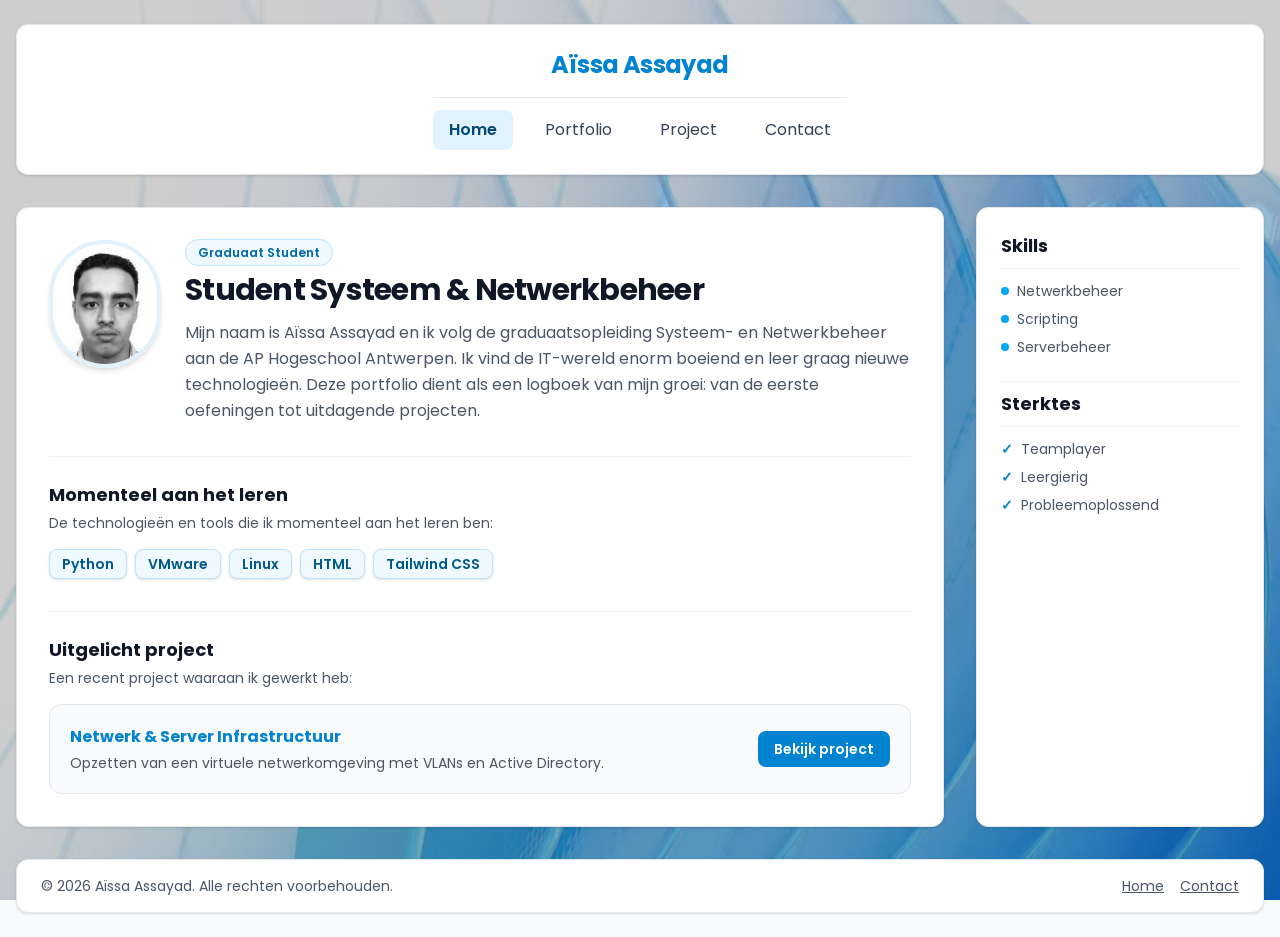
==== index.html @ 692d2474 "afbeeldingen gefixed wrong path" ====
<!DOCTYPE html>
<html lang="nl-BE">

<head>
    <meta charset="UTF-8">
    <meta name="viewport" content="width=device-width, initial-scale=1.0">
    <title>Aïssa Assayad, student systeem- en netwerkbeheer - de homepagina van mijn portfoliowebsite</title>
    <meta name="description" content="Portfolio van Aïssa Assayad, student systeem- en netwerkbeheer aan AP Hogeschool. Ontdek mijn vaardigheden, projecten en stageprofiel.">

    <meta name="robots" content="noindex, nofollow, noarchive, nosnippet, noimageindex, noai, noimageai">


    <link rel="preconnect" href="https://fonts.googleapis.com">
    <link rel="preconnect" href="https://fonts.gstatic.com" crossorigin>
    <link href="https://fonts.googleapis.com/css2?family=Poppins:wght@400;600;700&display=swap" rel="stylesheet">

    <link rel="stylesheet" href="css/tailwind.css">
    <link rel="stylesheet" href="css/style.css">
</head>

<body class="bg-gray-50 text-gray-800 flex flex-col min-h-screen">

    <a href="#inhoud"
        class="sr-only focus:not-sr-only focus:absolute focus:left-2 focus:top-2 focus:rounded-lg focus:bg-white focus:px-4 focus:py-2 focus:text-sky-800">Ga
        naar de inhoud</a>

    <div class="max-w-7xl mx-auto px-4 py-6 w-full grow flex flex-col justify-between">


        <header
            class="bg-white border border-gray-200 rounded-xl shadow-sm px-6 py-6 mb-8 flex flex-col items-center text-center gap-4">
            <p class="text-2xl font-bold tracking-tight text-sky-600">Aïssa Assayad</p>

            <input type="checkbox" id="menu-knop" class="peer sr-only">
            <label for="menu-knop" class="cursor-pointer rounded-lg border border-gray-300 px-4 py-2 text-sm font-semibold text-gray-700 hover:bg-gray-100 peer-focus-visible:outline-2 peer-focus-visible:outline-offset-2 peer-focus-visible:outline-sky-600 md:hidden ">Menu</label>

            <nav class="hidden w-full peer-checked:block md:block md:w-auto border-t border-gray-200 pt-3" aria-label="Hoofdmenu">
                <ul class="flex flex-col md:flex-row justify-center items-center gap-2 sm:gap-4 text-sm md:text-base">
                    <li>
                        <a href="index.html" aria-current="page"
                            class="block px-4 py-2 rounded-lg bg-sky-100 text-sky-900 font-semibold focus-visible:outline-2 focus-visible:outline-offset-2 focus-visible:outline-sky-600">Home</a>
                    </li>
                    <li>
                        <a href="portfolio.html"
                            class="block px-4 py-2 rounded-lg text-gray-700 hover:bg-gray-100 focus-visible:outline-2 focus-visible:outline-offset-2 focus-visible:outline-sky-600">Portfolio</a>
                    </li>
                    <li>
                        <a href="project.html"
                            class="block px-4 py-2 rounded-lg text-gray-700 hover:bg-gray-100 focus-visible:outline-2 focus-visible:outline-offset-2 focus-visible:outline-sky-600">Project</a>
                    </li>
                    <li>
                        <a href="contact.html"
                            class="block px-4 py-2 rounded-lg text-gray-700 hover:bg-gray-100 focus-visible:outline-2 focus-visible:outline-offset-2 focus-visible:outline-sky-600">Contact</a>
                    </li>
                </ul>
            </nav>
        </header>

        <div class="grid grid-cols-1 md:grid-cols-4 gap-8 mb-8">

            <main id="inhoud"
                class="md:col-span-3 bg-white border border-gray-200 p-6 md:p-8 rounded-xl shadow-sm flex flex-col gap-8">

                <section class="flex flex-col sm:flex-row items-center sm:items-start gap-6">
                    <img src="assets/images/pf.png" alt="Profielfoto van mezelf" width="1200" height="800"
                        class="w-28 h-32 rounded-full object-cover border-4 border-sky-100 shadow-md shrink-0">
                    <div>
                        <span
                            class="px-3 py-1 bg-sky-50 text-sky-700 text-xs font-semibold rounded-full mb-2 border border-sky-200 ">Graduaat
                            Student</span>
                        <h1 class=" pt-2 text-2xl md:text-3xl font-bold tracking-tight text-gray-900 mb-3">Student
                            Systeem
                            & Netwerkbeheer</h1>
                        <p class="text-gray-600 leading-relaxed text-sm md:text-base">
                            Mijn naam is Aïssa Assayad en ik volg de graduaatsopleiding Systeem- en Netwerkbeheer
                            aan de AP Hogeschool Antwerpen. Ik vind de IT-wereld enorm boeiend en leer graag nieuwe
                            technologieën. Deze portfolio dient als een logboek van mijn groei: van de eerste
                            oefeningen tot uitdagende projecten.
                        </p>
                    </div>
                </section>

                <section class="pt-6 border-t border-gray-100">
                    <h2 class="text-lg font-bold text-gray-900 mb-1">Momenteel aan het leren</h2>
                    <p class="text-sm text-gray-600 mb-4">De technologieën en tools die ik momenteel aan het leren ben:
                    </p>
                    <ul class="flex flex-wrap gap-2">
                        <li
                            class="px-3 py-1 bg-sky-50 text-sky-800 rounded-lg text-xs md:text-sm font-semibold border border-sky-200 shadow-sm">
                            Python</li>
                        <li
                            class="px-3 py-1 bg-sky-50 text-sky-800 rounded-lg text-xs md:text-sm font-semibold border border-sky-200 shadow-sm">
                            VMware</li>
                        <li
                            class="px-3 py-1 bg-sky-50 text-sky-800 rounded-lg text-xs md:text-sm font-semibold border border-sky-200 shadow-sm">
                            Linux</li>
                        <li
                            class="px-3 py-1 bg-sky-50 text-sky-800 rounded-lg text-xs md:text-sm font-semibold border border-sky-200 shadow-sm">
                            HTML</li>
                        <li
                            class="px-3 py-1 bg-sky-50 text-sky-800 rounded-lg text-xs md:text-sm font-semibold border border-sky-200 shadow-sm">
                            Tailwind CSS</li>
                    </ul>
                </section>

                <section class="pt-6 border-t border-gray-100">
                    <h2 class="text-lg font-bold text-gray-900 mb-1">Uitgelicht project</h2>
                    <p class="text-sm text-gray-600 mb-4">Een recent project waaraan ik gewerkt heb:</p>

                    <article
                        class="bg-gray-50 border border-gray-200 p-5 rounded-xl flex flex-col sm:flex-row justify-between items-start sm:items-center gap-4 hover:border-sky-300">
                        <div>
                            <h3 class="font-bold text-sky-600 text-base mb-1">Netwerk & Server Infrastructuur</h3>
                            <p class="text-sm text-gray-600">Opzetten van een virtuele netwerkomgeving met VLANs en
                                Active Directory.</p>
                        </div>
                        <a href="project.html"
                            class="px-4 py-2 bg-sky-600 hover:bg-sky-700 text-white text-sm font-semibold rounded-lg shrink-0        focus-visible:outline-2 focus-visible:outline-offset-2 focus-visible:outline-sky-600">
                            Bekijk project
                        </a>
                    </article>
                </section>
            </main>

            <aside class="bg-white border border-gray-200 p-6 rounded-xl shadow-sm flex flex-col gap-6">
                <section>
                    <h2 class="text-lg font-bold text-gray-900 mb-3 pb-2 border-b border-gray-100">Skills</h2>
                    <ul class="text-sm text-gray-600 space-y-2">
                        <li class="flex items-center gap-2">
                            <span class="w-2 h-2 rounded-full bg-sky-500 shrink-0"></span>
                            Netwerkbeheer
                        </li>
                        <li class="flex items-center gap-2">
                            <span class="w-2 h-2 rounded-full bg-sky-500 shrink-0"></span>
                            Scripting
                        </li>
                        <li class="flex items-center gap-2">
                            <span class="w-2 h-2 rounded-full bg-sky-500 shrink-0"></span>
                            Serverbeheer
                        </li>
                    </ul>
                </section>

                <section class="pt-2 border-t border-gray-100">
                    <h2 class="text-lg font-bold text-gray-900 mb-3 pb-2 border-b border-gray-100">Sterktes</h2>
                    <ul class="text-sm text-gray-600 space-y-2">
                        <li class="flex items-center gap-2">
                            <span class="text-sky-600 font-bold">✓</span>
                            Teamplayer
                        </li>
                        <li class="flex items-center gap-2">
                            <span class="text-sky-600 font-bold">✓</span>
                            Leergierig
                        </li>
                        <li class="flex items-center gap-2">
                            <span class="text-sky-600 font-bold">✓</span>
                            Probleemoplossend
                        </li>
                    </ul>
                </section>
            </aside>

        </div>


        <footer
            class="bg-white border border-gray-200 rounded-xl shadow-sm px-6 py-4 flex flex-col sm:flex-row items-center justify-between gap-4 text-sm text-gray-600">
            <p>&copy; 2026 Aïssa Assayad. Alle rechten voorbehouden.</p>
            <ul class="flex gap-4">
                <li><a href="index.html"
                        class="hover:text-sky-600 underline focus-visible:outline-2 focus-visible:outline-offset-2 focus-visible:outline-sky-600">Home</a>
                </li>
                <li><a href="contact.html"
                        class="hover:text-sky-600 underline focus-visible:outline-2 focus-visible:outline-offset-2 focus-visible:outline-sky-600">Contact</a>
                </li>
            </ul>
        </footer>
    </div>
</body>

</html>
---- css/style.css ----
/* geen style attribuut in html!! */
body {
    background-image: url(../assets/images/free-to-use.avif);
    background-size: cover;
    background-position: center;
    background-repeat: no-repeat; 
    background-attachment: fixed;
    font-family: "Poppins", sans-serif;  /*NOG VERANDEREN !!!*/
}
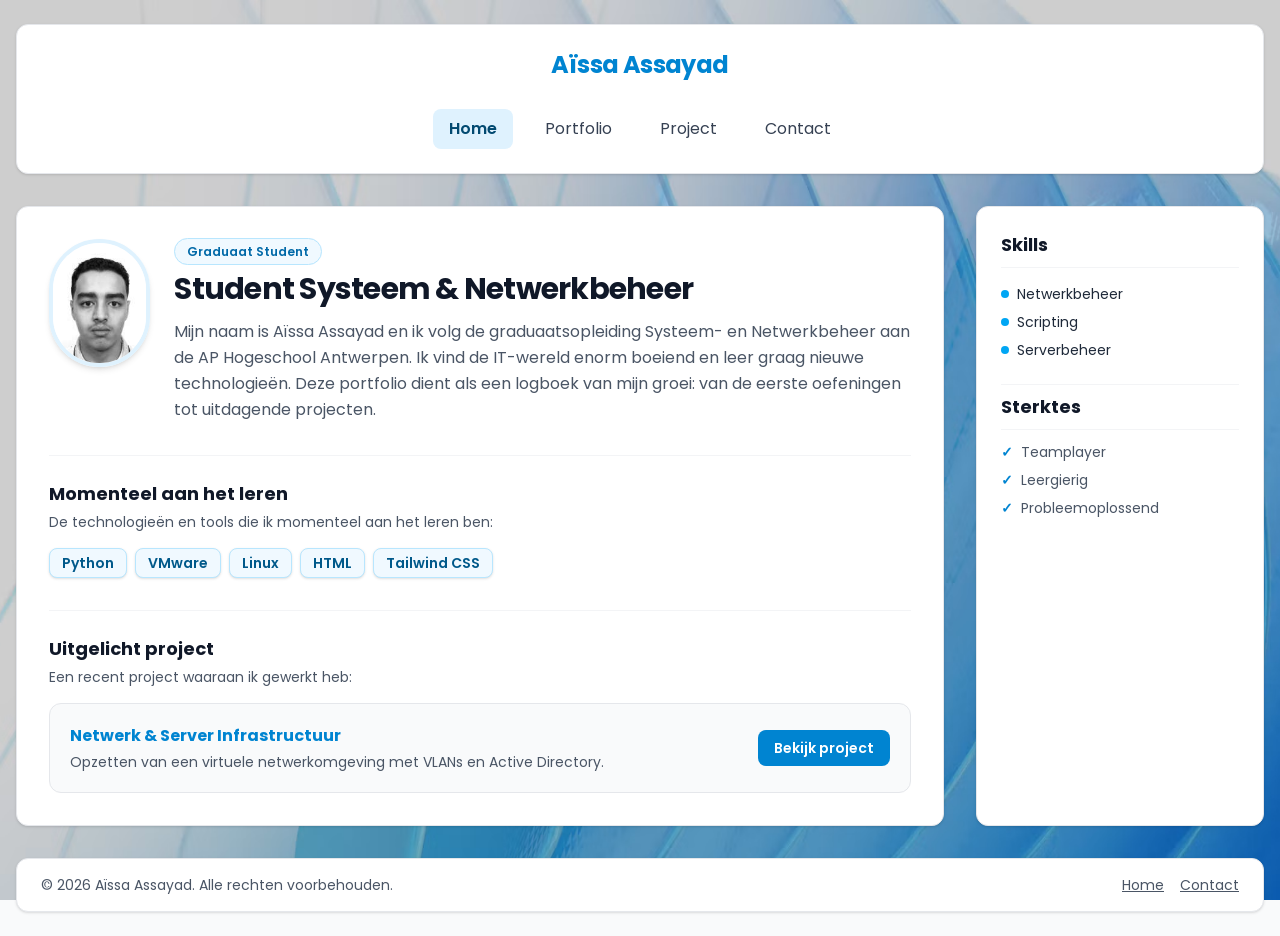
==== commit 68f28c60: "gaps gefixt in aside" ====
--- a/index.html
+++ b/index.html
@@ -5,7 +5,8 @@
     <meta charset="UTF-8">
     <meta name="viewport" content="width=device-width, initial-scale=1.0">
     <title>Aïssa Assayad, student systeem- en netwerkbeheer - de homepagina van mijn portfoliowebsite</title>
-    <meta name="description" content="Portfolio van Aïssa Assayad, student systeem- en netwerkbeheer aan AP Hogeschool. Ontdek mijn vaardigheden, projecten en stageprofiel.">
+    <meta name="description"
+        content="Portfolio van Aïssa Assayad, student systeem- en netwerkbeheer aan AP Hogeschool. Ontdek mijn vaardigheden, projecten en stageprofiel.">
 
     <meta name="robots" content="noindex, nofollow, noarchive, nosnippet, noimageindex, noai, noimageai">
 
@@ -21,10 +22,10 @@
 <body class="bg-gray-50 text-gray-800 flex flex-col min-h-screen">
 
     <a href="#inhoud"
-        class="sr-only focus:not-sr-only focus:absolute focus:left-2 focus:top-2 focus:rounded-lg focus:bg-white focus:px-4 focus:py-2 focus:text-sky-800">Ga
+        class="sr-only focus:not-sr-only focus:absolute focus:rounded-lg focus:bg-white focus:px-4 focus:py-2 focus:text-sky-800">Ga
         naar de inhoud</a>
 
-    <div class="max-w-7xl mx-auto px-4 py-6 w-full grow flex flex-col justify-between">
+    <div class="max-w-7xl mx-auto px-4 py-6 w-full flex-1 flex flex-col justify-between">
 
 
         <header
@@ -32,9 +33,10 @@
             <p class="text-2xl font-bold tracking-tight text-sky-600">Aïssa Assayad</p>
 
             <input type="checkbox" id="menu-knop" class="peer sr-only">
-            <label for="menu-knop" class="cursor-pointer rounded-lg border border-gray-300 px-4 py-2 text-sm font-semibold text-gray-700 hover:bg-gray-100 peer-focus-visible:outline-2 peer-focus-visible:outline-offset-2 peer-focus-visible:outline-sky-600 md:hidden ">Menu</label>
+            <label for="menu-knop"
+                class="cursor-pointer rounded-lg border border-gray-300 px-4 py-2 text-sm font-semibold text-gray-700 hover:bg-gray-100  md:hidden ">Menu</label>
 
-            <nav class="hidden w-full peer-checked:block md:block md:w-auto border-t border-gray-200 pt-3" aria-label="Hoofdmenu">
+            <nav class="hidden w-full peer-checked:block md:block pt-3" aria-label="Hoofdmenu">
                 <ul class="flex flex-col md:flex-row justify-center items-center gap-2 sm:gap-4 text-sm md:text-base">
                     <li>
                         <a href="index.html" aria-current="page"
@@ -63,7 +65,7 @@
 
                 <section class="flex flex-col sm:flex-row items-center sm:items-start gap-6">
                     <img src="assets/images/pf.png" alt="Profielfoto van mezelf" width="1200" height="800"
-                        class="w-28 h-32 rounded-full object-cover border-4 border-sky-100 shadow-md shrink-0">
+                        class="w-28 h-32 rounded-full object-cover border-4 border-sky-100 shadow-md  ">
                     <div>
                         <span
                             class="px-3 py-1 bg-sky-50 text-sky-700 text-xs font-semibold rounded-full mb-2 border border-sky-200 ">Graduaat
@@ -115,7 +117,7 @@
                                 Active Directory.</p>
                         </div>
                         <a href="project.html"
-                            class="px-4 py-2 bg-sky-600 hover:bg-sky-700 text-white text-sm font-semibold rounded-lg shrink-0        focus-visible:outline-2 focus-visible:outline-offset-2 focus-visible:outline-sky-600">
+                            class="px-4 py-2 bg-sky-600 hover:bg-sky-700 text-white text-sm font-semibold rounded-lg focus-visible:outline-2 focus-visible:outline-offset-2 focus-visible:outline-sky-600">
                             Bekijk project
                         </a>
                     </article>
@@ -124,18 +126,18 @@
 
             <aside class="bg-white border border-gray-200 p-6 rounded-xl shadow-sm flex flex-col gap-6">
                 <section>
-                    <h2 class="text-lg font-bold text-gray-900 mb-3 pb-2 border-b border-gray-100">Skills</h2>
-                    <ul class="text-sm text-gray-600 space-y-2">
-                        <li class="flex items-center gap-2">
-                            <span class="w-2 h-2 rounded-full bg-sky-500 shrink-0"></span>
+                    <h2 class="text-lg font-bold text-gray-900 mb-4 pb-2 border-b border-gray-100">Skills</h2>
+                    <ul class="text-sm">
+                        <li class="flex items-center gap-2 pb-2">
+                            <span class="w-2 h-2 rounded-full bg-sky-500"></span>
                             Netwerkbeheer
                         </li>
-                        <li class="flex items-center gap-2">
-                            <span class="w-2 h-2 rounded-full bg-sky-500 shrink-0"></span>
+                        <li class="flex items-center gap-2 pb-2">
+                            <span class="w-2 h-2 rounded-full bg-sky-500"></span>
                             Scripting
                         </li>
                         <li class="flex items-center gap-2">
-                            <span class="w-2 h-2 rounded-full bg-sky-500 shrink-0"></span>
+                            <span class="w-2 h-2 rounded-full bg-sky-500"></span>
                             Serverbeheer
                         </li>
                     </ul>
@@ -143,12 +145,12 @@
 
                 <section class="pt-2 border-t border-gray-100">
                     <h2 class="text-lg font-bold text-gray-900 mb-3 pb-2 border-b border-gray-100">Sterktes</h2>
-                    <ul class="text-sm text-gray-600 space-y-2">
-                        <li class="flex items-center gap-2">
+                    <ul class="text-sm text-gray-600">
+                        <li class="flex items-center gap-2 pb-2">
                             <span class="text-sky-600 font-bold">✓</span>
                             Teamplayer
                         </li>
-                        <li class="flex items-center gap-2">
+                        <li class="flex items-center gap-2 pb-2">
                             <span class="text-sky-600 font-bold">✓</span>
                             Leergierig
                         </li>
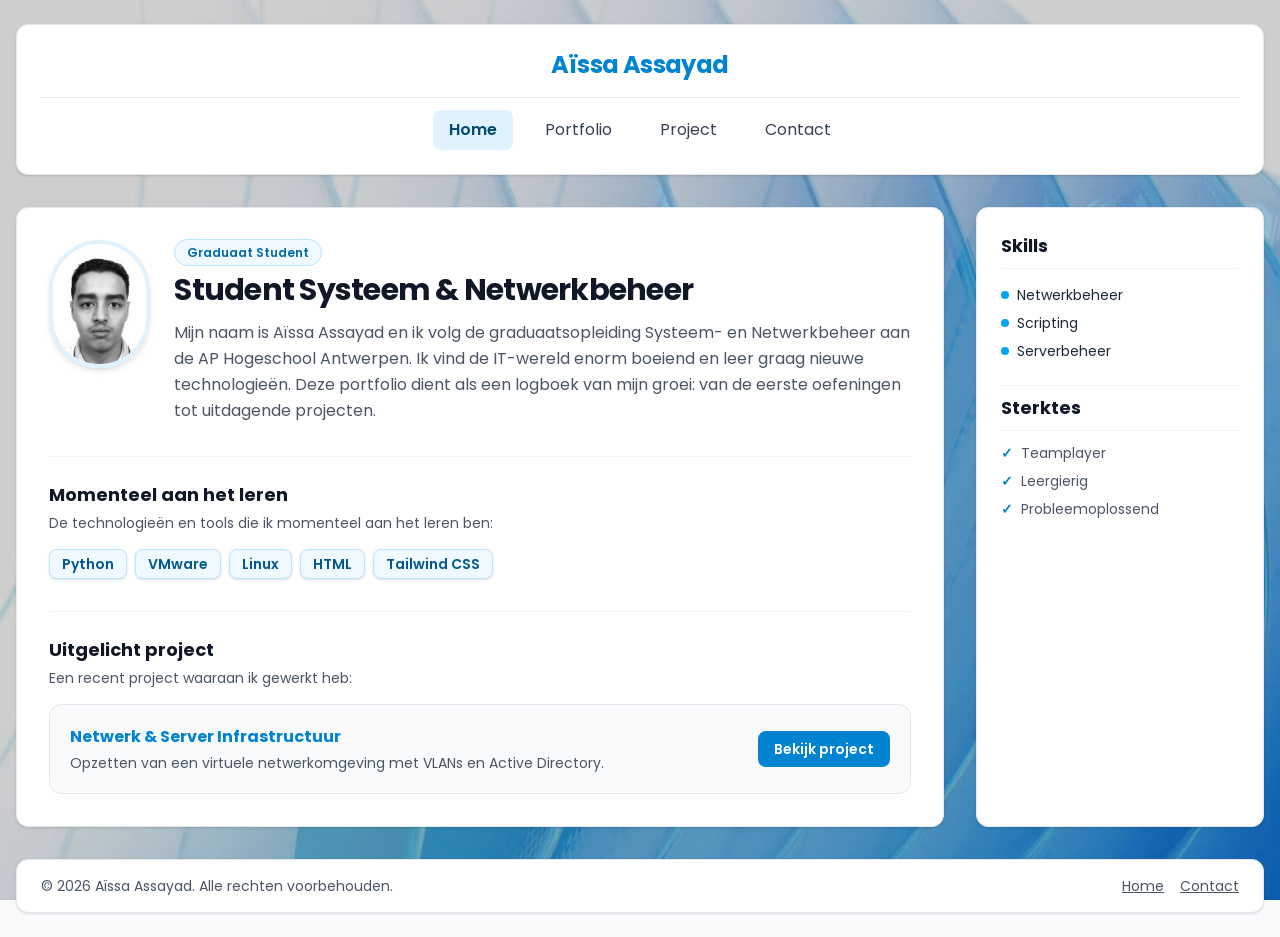
==== commit 4615029a: "links en nav border" ====
--- a/index.html
+++ b/index.html
@@ -36,7 +36,7 @@
             <label for="menu-knop"
                 class="cursor-pointer rounded-lg border border-gray-300 px-4 py-2 text-sm font-semibold text-gray-700 hover:bg-gray-100  md:hidden ">Menu</label>
 
-            <nav class="hidden w-full peer-checked:block md:block pt-3" aria-label="Hoofdmenu">
+            <nav class=" hidden w-full peer-checked:block md:block pt-3 border-t border-gray-200" aria-label="Hoofdmenu">
                 <ul class="flex flex-col md:flex-row justify-center items-center gap-2 sm:gap-4 text-sm md:text-base">
                     <li>
                         <a href="index.html" aria-current="page"
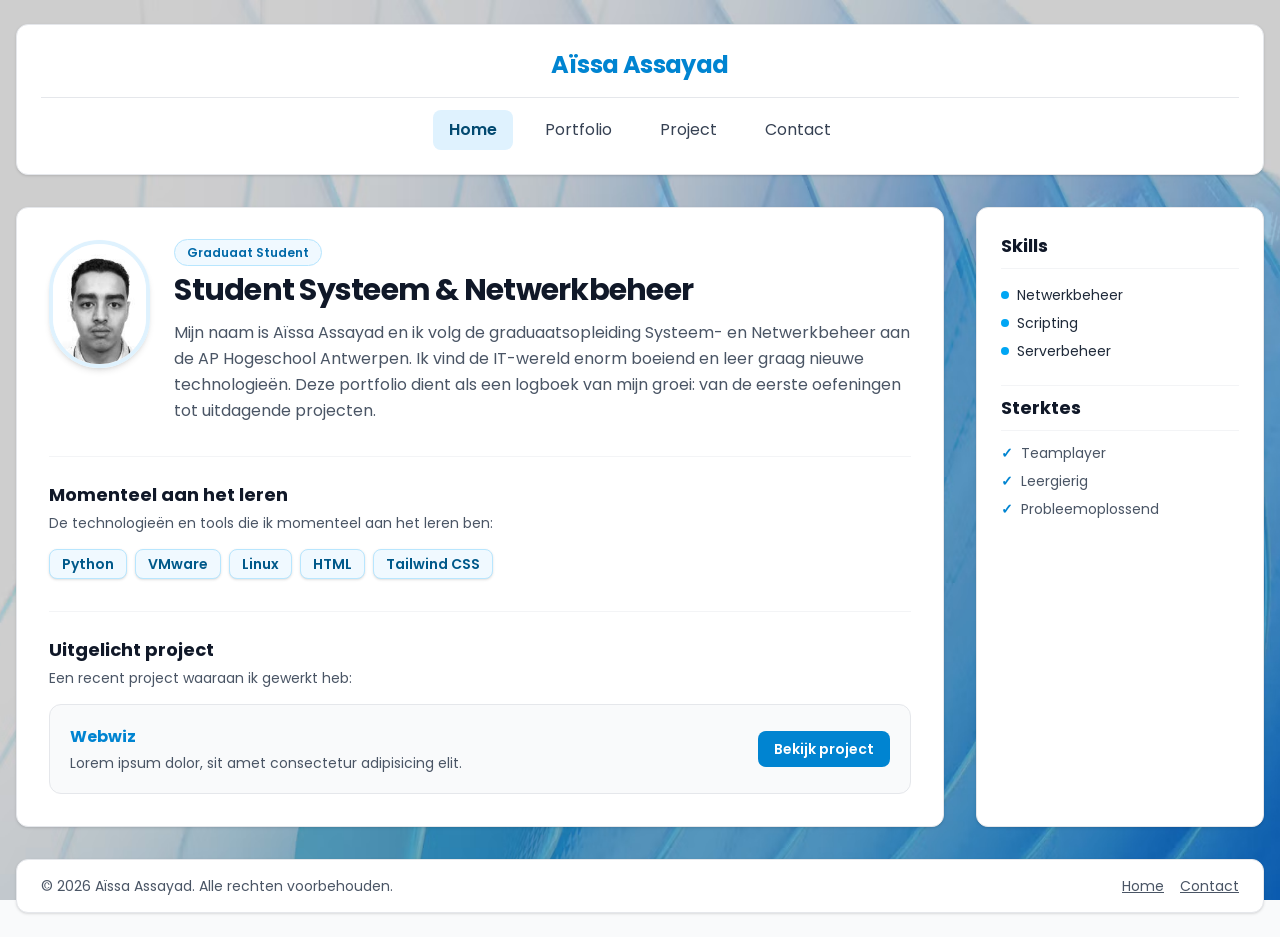
==== commit c48e6761: "changes to text and new picture" ====
--- a/index.html
+++ b/index.html
@@ -112,9 +112,8 @@
                     <article
                         class="bg-gray-50 border border-gray-200 p-5 rounded-xl flex flex-col sm:flex-row justify-between items-start sm:items-center gap-4 hover:border-sky-300">
                         <div>
-                            <h3 class="font-bold text-sky-600 text-base mb-1">Netwerk & Server Infrastructuur</h3>
-                            <p class="text-sm text-gray-600">Opzetten van een virtuele netwerkomgeving met VLANs en
-                                Active Directory.</p>
+                            <h3 class="font-bold text-sky-600 text-base mb-1">Webwiz</h3>
+                            <p class="text-sm text-gray-600">Lorem ipsum dolor, sit amet consectetur adipisicing elit.</p>
                         </div>
                         <a href="project.html"
                             class="px-4 py-2 bg-sky-600 hover:bg-sky-700 text-white text-sm font-semibold rounded-lg focus-visible:outline-2 focus-visible:outline-offset-2 focus-visible:outline-sky-600">
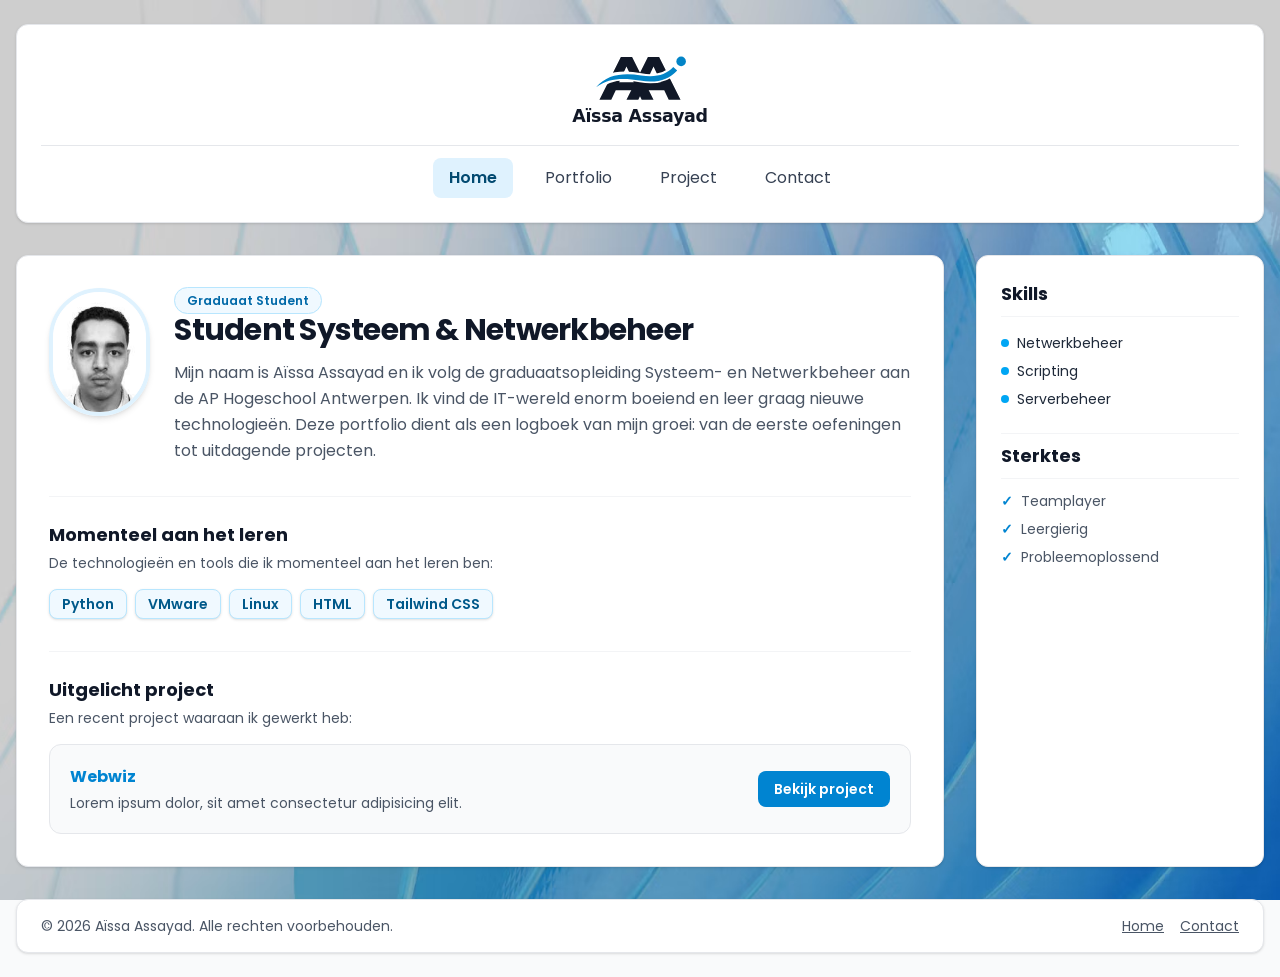
==== commit 6cafcdf3: "updated logo" ====
--- a/index.html
+++ b/index.html
@@ -30,7 +30,8 @@
 
         <header
             class="bg-white border border-gray-200 rounded-xl shadow-sm px-6 py-6 mb-8 flex flex-col items-center text-center gap-4">
-            <p class="text-2xl font-bold tracking-tight text-sky-600">Aïssa Assayad</p>
+            <img  src="assets/images/updated-logo.svg" alt="Logo van Aïssa Assayad" width="320" height="140" class="h-20">
+            
 
             <input type="checkbox" id="menu-knop" class="peer sr-only">
             <label for="menu-knop"
@@ -65,12 +66,12 @@
 
                 <section class="flex flex-col sm:flex-row items-center sm:items-start gap-6">
                     <img src="assets/images/pf.png" alt="Profielfoto van mezelf" width="1200" height="800"
-                        class="w-28 h-32 rounded-full object-cover border-4 border-sky-100 shadow-md  ">
+                        class="w-32 h-32 rounded-full object-cover border-4 border-sky-100 shadow-md ">
                     <div>
                         <span
                             class="px-3 py-1 bg-sky-50 text-sky-700 text-xs font-semibold rounded-full mb-2 border border-sky-200 ">Graduaat
                             Student</span>
-                        <h1 class=" pt-2 text-2xl md:text-3xl font-bold tracking-tight text-gray-900 mb-3">Student
+                        <h1 class="text-2xl md:text-3xl font-bold tracking-tight text-gray-900 mb-3">Student
                             Systeem
                             & Netwerkbeheer</h1>
                         <p class="text-gray-600 leading-relaxed text-sm md:text-base">
--- a/css/style.css
+++ b/css/style.css
@@ -1,4 +1,4 @@
-/* geen style attribuut in html!! */
+/* geen style attribuut in html doen!! */
 body {
     background-image: url(../assets/images/free-to-use.avif);
     background-size: cover;
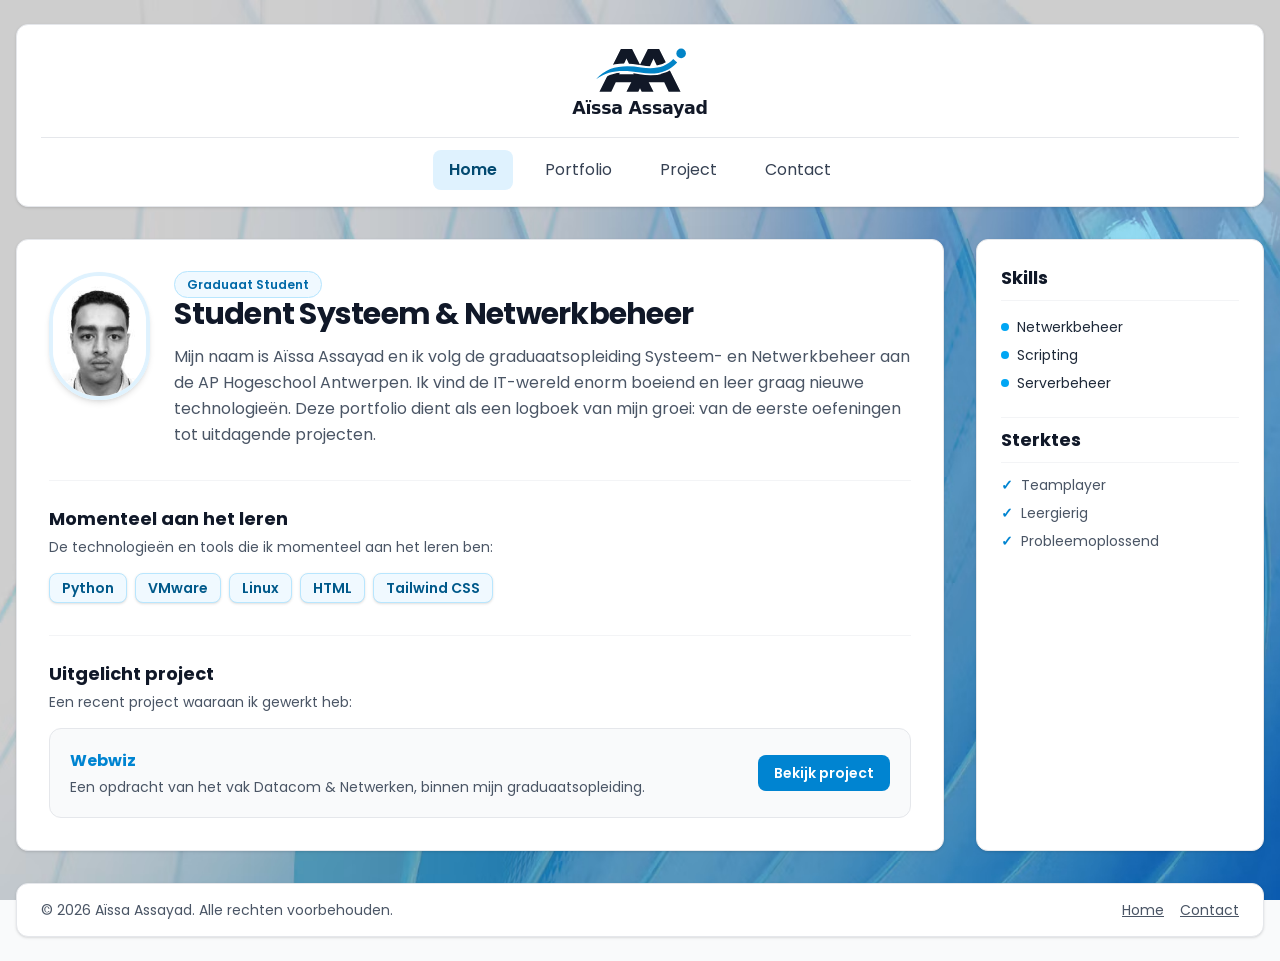
==== commit 549d09a7: "filters in aside van portfolio.html vervangen met een overzicht + contactknop." ====
--- a/index.html
+++ b/index.html
@@ -29,7 +29,7 @@
 
 
         <header
-            class="bg-white border border-gray-200 rounded-xl shadow-sm px-6 py-6 mb-8 flex flex-col items-center text-center gap-4">
+            class="bg-white border border-gray-200 rounded-xl shadow-sm px-6 py-4 mb-8 flex flex-col items-center text-center gap-4">
             <img  src="assets/images/updated-logo.svg" alt="Logo van Aïssa Assayad" width="320" height="140" class="h-20">
             
 
@@ -114,7 +114,7 @@
                         class="bg-gray-50 border border-gray-200 p-5 rounded-xl flex flex-col sm:flex-row justify-between items-start sm:items-center gap-4 hover:border-sky-300">
                         <div>
                             <h3 class="font-bold text-sky-600 text-base mb-1">Webwiz</h3>
-                            <p class="text-sm text-gray-600">Lorem ipsum dolor, sit amet consectetur adipisicing elit.</p>
+                            <p class="text-sm text-gray-600">Een opdracht van het vak Datacom & Netwerken, binnen mijn graduaatsopleiding.</p>
                         </div>
                         <a href="project.html"
                             class="px-4 py-2 bg-sky-600 hover:bg-sky-700 text-white text-sm font-semibold rounded-lg focus-visible:outline-2 focus-visible:outline-offset-2 focus-visible:outline-sky-600">
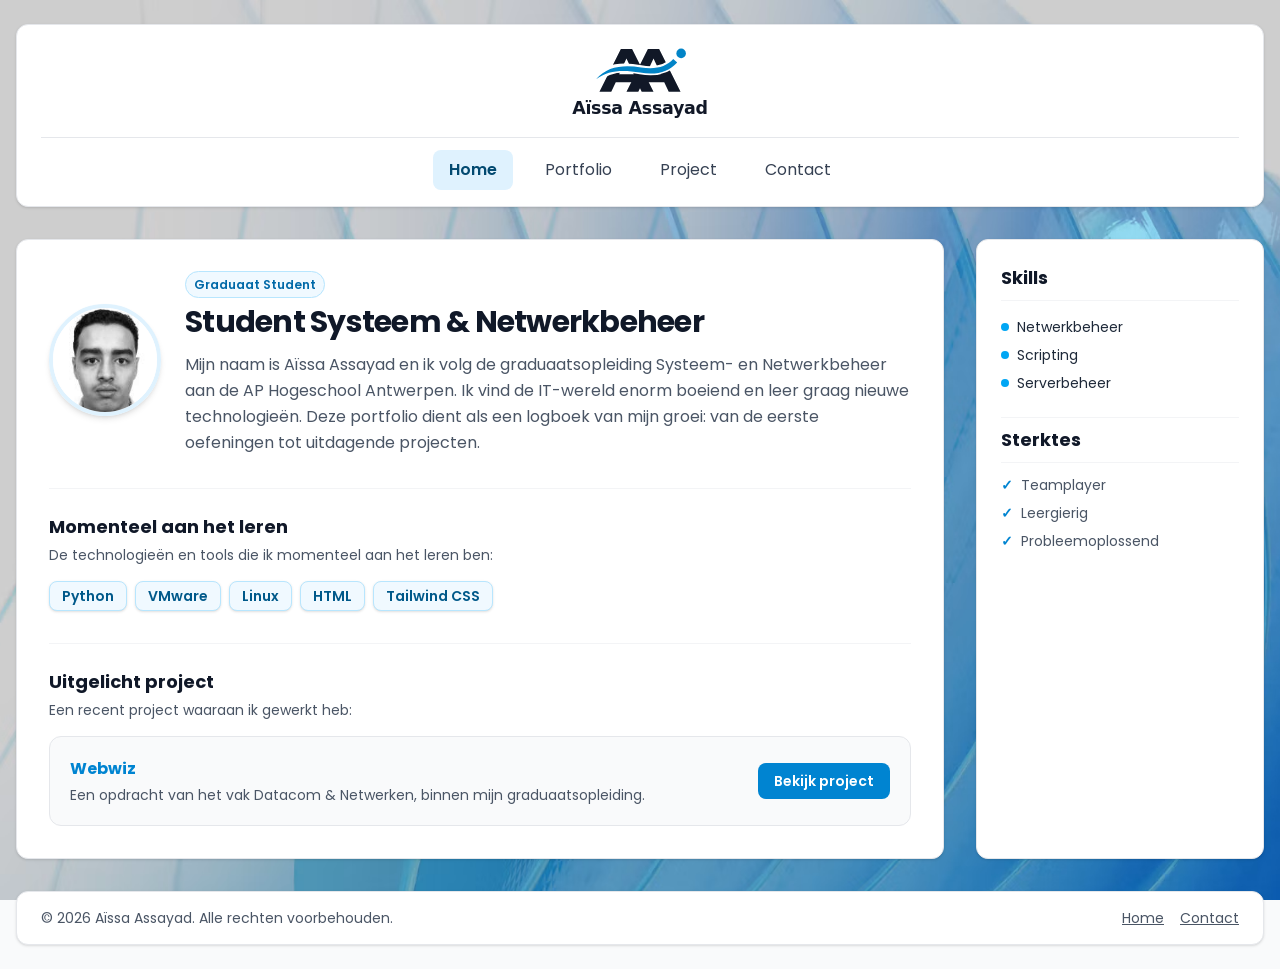
==== commit 487fa6fb: "platgedrukte foto gefixt met shrink en mt-*" ====
--- a/index.html
+++ b/index.html
@@ -66,12 +66,12 @@
 
                 <section class="flex flex-col sm:flex-row items-center sm:items-start gap-6">
                     <img src="assets/images/pf.png" alt="Profielfoto van mezelf" width="1200" height="800"
-                        class="w-32 h-32 rounded-full object-cover border-4 border-sky-100 shadow-md ">
+                        class="mt-8 size-28 rounded-full object-cover border-4 border-sky-100 shadow-md shrink-0 ">
                     <div>
                         <span
-                            class="px-3 py-1 bg-sky-50 text-sky-700 text-xs font-semibold rounded-full mb-2 border border-sky-200 ">Graduaat
+                            class="px-2 py-1 bg-sky-50 text-sky-700 text-xs font-semibold rounded-full mb-2 border border-sky-200 ">Graduaat
                             Student</span>
-                        <h1 class="text-2xl md:text-3xl font-bold tracking-tight text-gray-900 mb-3">Student
+                        <h1 class="mt-2 text-2xl md:text-3xl font-bold tracking-tight text-gray-900 mb-3">Student
                             Systeem
                             & Netwerkbeheer</h1>
                         <p class="text-gray-600 leading-relaxed text-sm md:text-base">
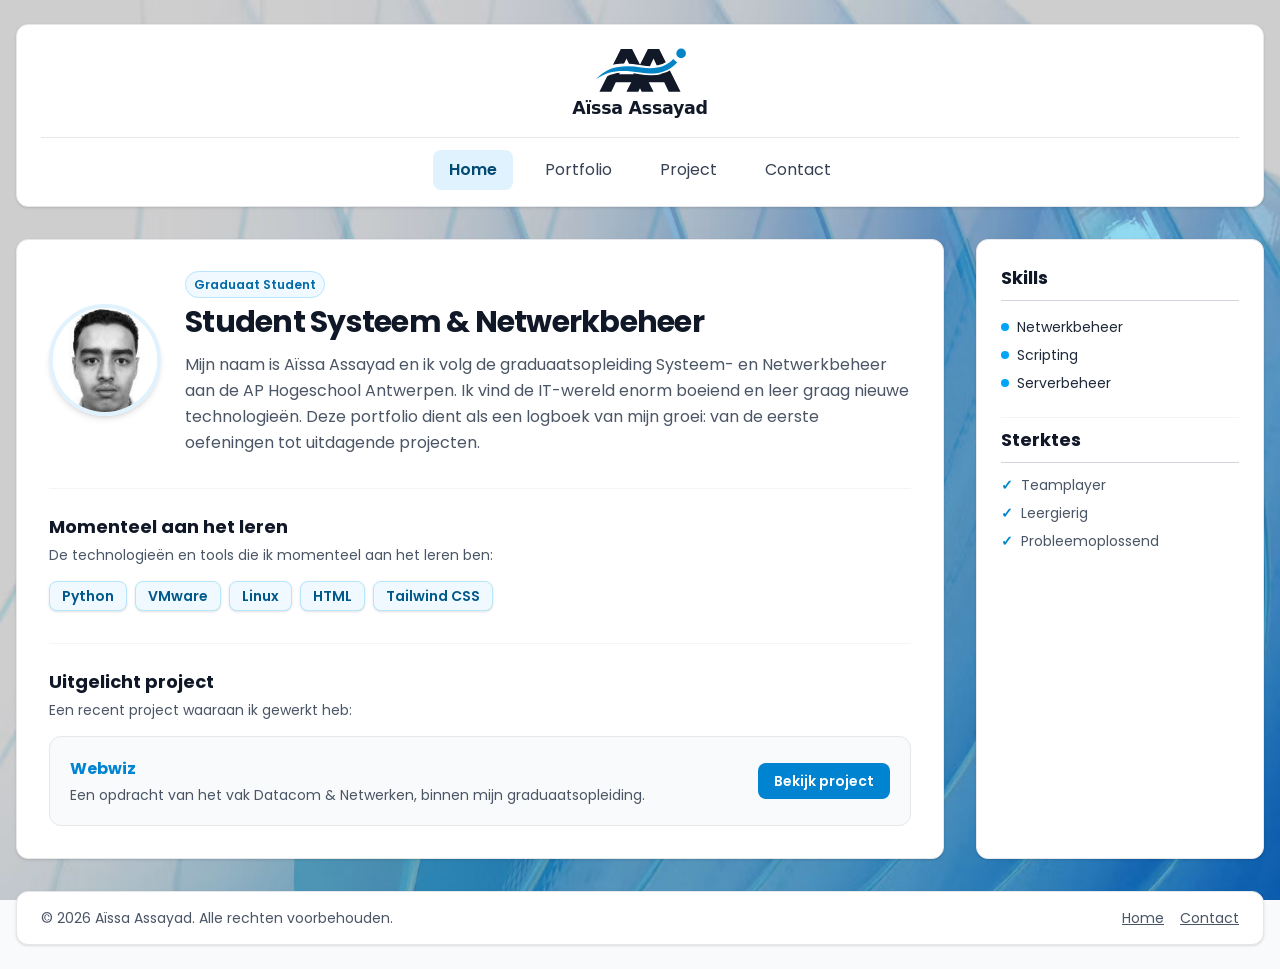
==== commit 04c32233: "border-b's van aside's vervangen en bolletjes zoals in index toegevoegd" ====
--- a/index.html
+++ b/index.html
@@ -126,37 +126,37 @@
 
             <aside class="bg-white border border-gray-200 p-6 rounded-xl shadow-sm flex flex-col gap-6">
                 <section>
-                    <h2 class="text-lg font-bold text-gray-900 mb-4 pb-2 border-b border-gray-100">Skills</h2>
+                    <h2 class="text-lg font-bold text-gray-900 mb-4 pb-2 border-b border-gray-300">Skills</h2>
                     <ul class="text-sm">
                         <li class="flex items-center gap-2 pb-2">
                             <span class="w-2 h-2 rounded-full bg-sky-500"></span>
-                            Netwerkbeheer
+                            <p>Netwerkbeheer</p>
                         </li>
                         <li class="flex items-center gap-2 pb-2">
                             <span class="w-2 h-2 rounded-full bg-sky-500"></span>
-                            Scripting
+                            <p>Scripting</p>
                         </li>
                         <li class="flex items-center gap-2">
                             <span class="w-2 h-2 rounded-full bg-sky-500"></span>
-                            Serverbeheer
+                            <p>Serverbeheer</p>
                         </li>
                     </ul>
                 </section>
 
                 <section class="pt-2 border-t border-gray-100">
-                    <h2 class="text-lg font-bold text-gray-900 mb-3 pb-2 border-b border-gray-100">Sterktes</h2>
+                    <h2 class="text-lg font-bold text-gray-900 mb-3 pb-2 border-b border-gray-300">Sterktes</h2>
                     <ul class="text-sm text-gray-600">
                         <li class="flex items-center gap-2 pb-2">
                             <span class="text-sky-600 font-bold">✓</span>
-                            Teamplayer
+                            <p>Teamplayer</p>
                         </li>
                         <li class="flex items-center gap-2 pb-2">
                             <span class="text-sky-600 font-bold">✓</span>
-                            Leergierig
+                            <p>Leergierig</p>
                         </li>
                         <li class="flex items-center gap-2">
                             <span class="text-sky-600 font-bold">✓</span>
-                            Probleemoplossend
+                            <p>Probleemoplossend</p>
                         </li>
                     </ul>
                 </section>
